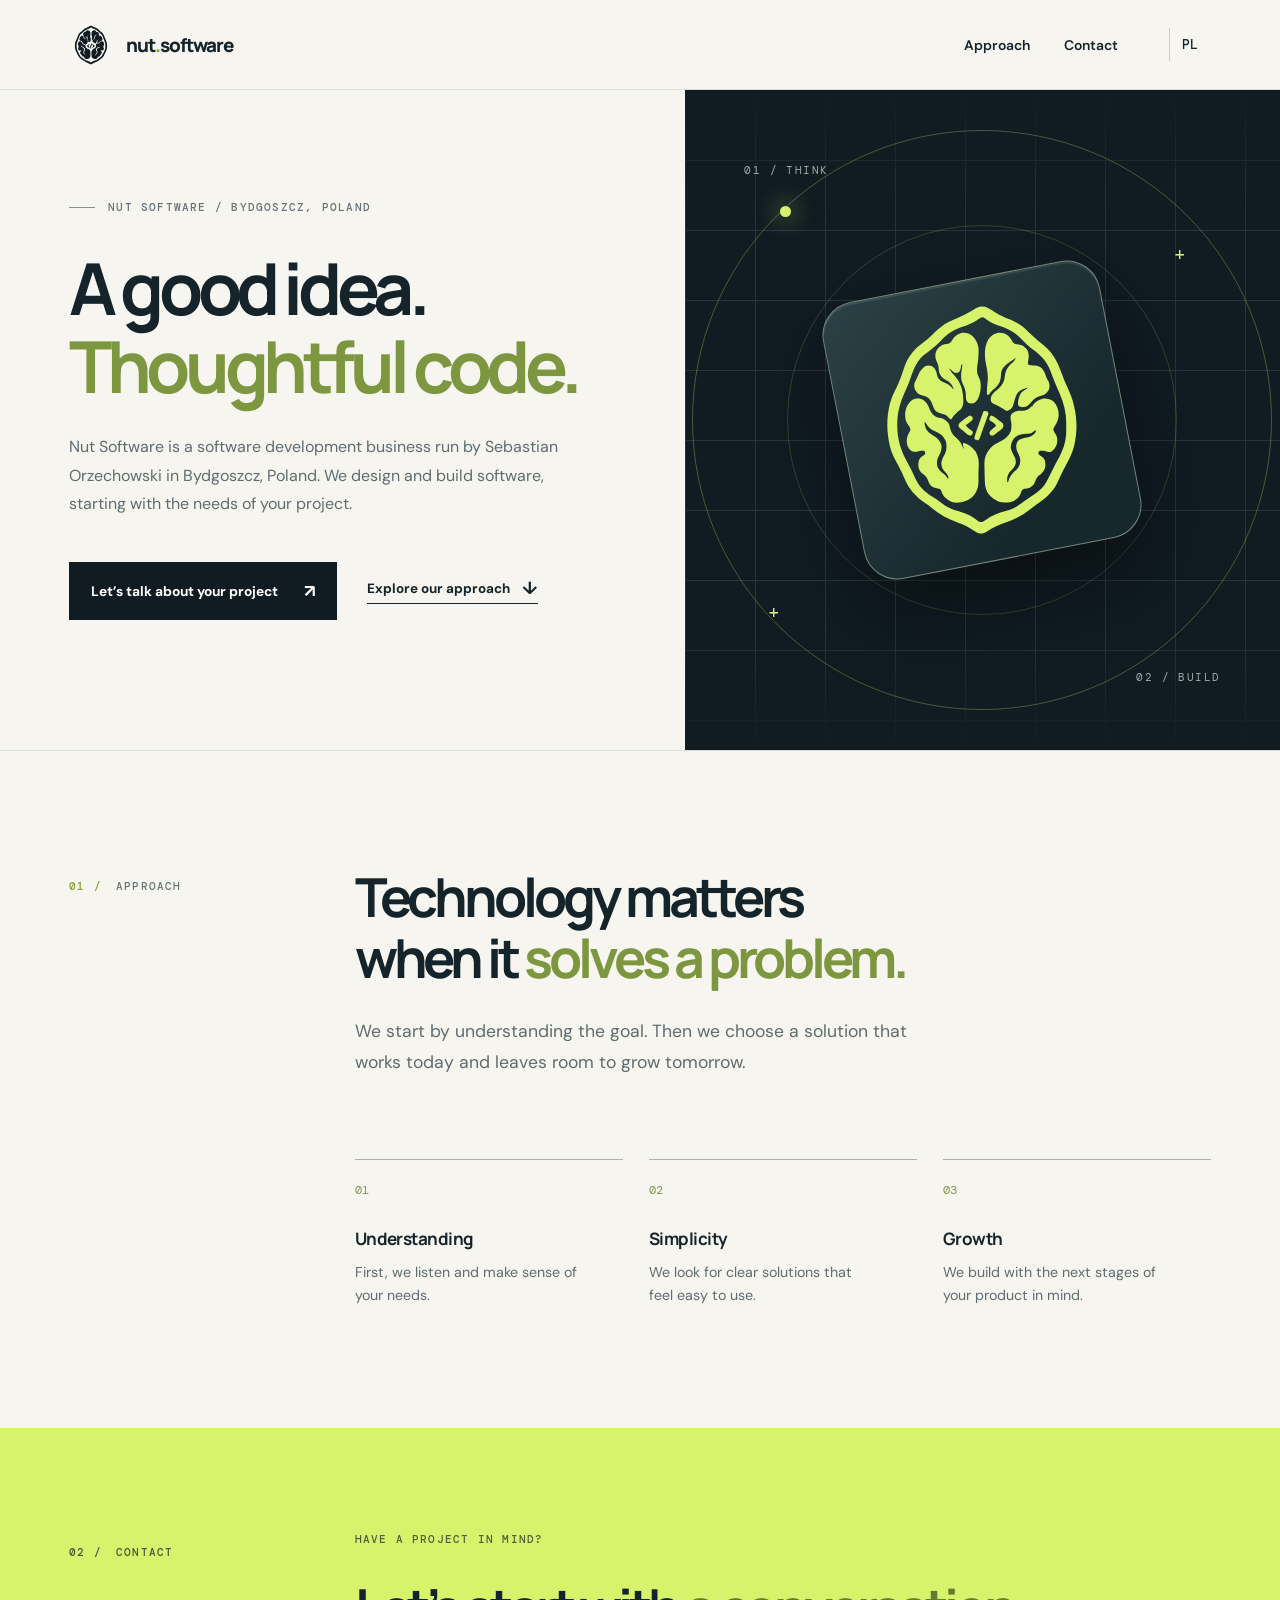
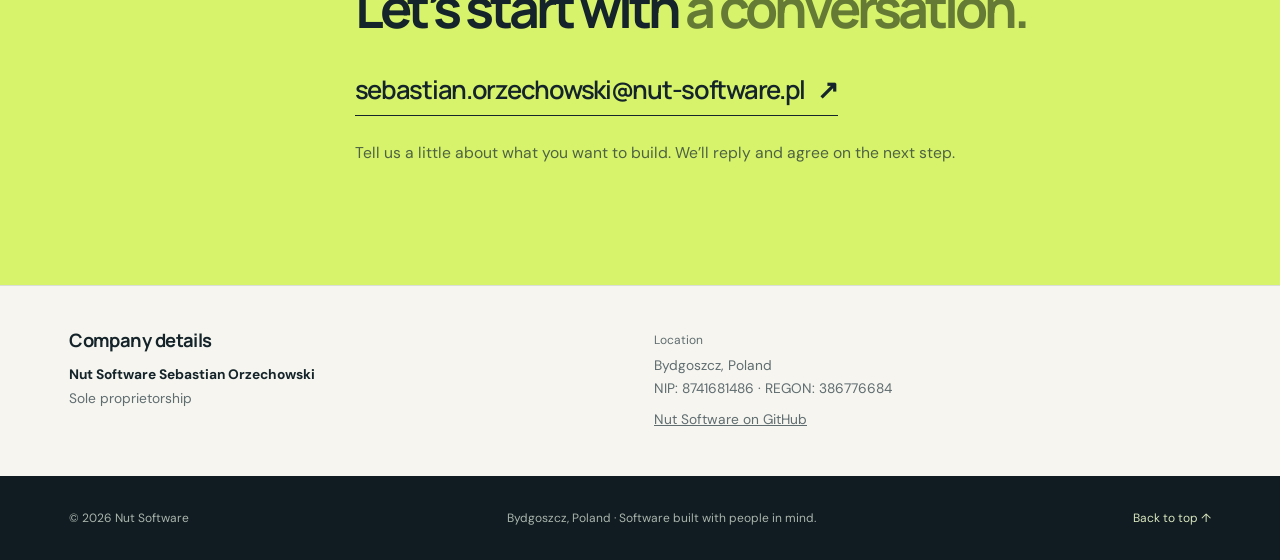
==== en/index.html @ f5c16020 "Add static bilingual pages, company details and search metadata" ====
<!doctype html>
<html lang="en">
  <head>
    <meta charset="utf-8" />
    <meta name="viewport" content="width=device-width, initial-scale=1" />
    <meta name="theme-color" content="#101b22" />
    <meta name="description" content="Nut Software Sebastian Orzechowski — software design and development in Bydgoszcz, Poland. Tell us about your project." />
    <title>Nut Software — software development | Bydgoszcz, Poland</title>
    <link rel="canonical" href="https://nut-software.pl/en/" />
    <link rel="alternate" hreflang="pl" href="https://nut-software.pl/" />
    <link rel="alternate" hreflang="en" href="https://nut-software.pl/en/" />
    <link rel="alternate" hreflang="x-default" href="https://nut-software.pl/" />
    <meta name="robots" content="index, follow, max-image-preview:large" />
    <meta property="og:type" content="website" />
    <meta property="og:site_name" content="Nut Software" />
    <meta property="og:title" content="Nut Software — software development | Bydgoszcz, Poland" />
    <meta property="og:description" content="Nut Software Sebastian Orzechowski — software design and development in Bydgoszcz, Poland. Tell us about your project." />
    <meta property="og:url" content="https://nut-software.pl/en/" />
    <meta property="og:locale" content="en_GB" />
    <meta property="og:locale:alternate" content="pl_PL" />
    <meta property="og:image" content="https://nut-software.pl/assets/brand/social-card.png" />
    <meta property="og:image:width" content="1200" />
    <meta property="og:image:height" content="630" />
    <meta property="og:image:alt" content="Nut Software" />
    <meta name="twitter:card" content="summary_large_image" />
    <meta name="twitter:title" content="Nut Software — software development | Bydgoszcz, Poland" />
    <meta name="twitter:description" content="Nut Software Sebastian Orzechowski — software design and development in Bydgoszcz, Poland. Tell us about your project." />
    <meta name="twitter:image" content="https://nut-software.pl/assets/brand/social-card.png" />
    <meta name="twitter:image:alt" content="Nut Software" />
    <script type="application/ld+json">{"@context": "https://schema.org", "@graph": [{"@type": "Organization", "@id": "https://nut-software.pl/#organization", "name": "Nut Software", "legalName": "Nut Software Sebastian Orzechowski", "url": "https://nut-software.pl/", "logo": "https://nut-software.pl/assets/brand/nut-logo.svg", "email": "sebastian.orzechowski@nut-software.pl", "taxID": "8741681486", "identifier": {"@type": "PropertyValue", "propertyID": "REGON", "value": "386776684"}, "address": {"@type": "PostalAddress", "addressLocality": "Bydgoszcz", "addressCountry": "PL"}, "sameAs": ["https://github.com/Nut-Software"]}, {"@type": "WebSite", "@id": "https://nut-software.pl/#website", "url": "https://nut-software.pl/", "name": "Nut Software", "inLanguage": ["pl", "en"], "publisher": {"@id": "https://nut-software.pl/#organization"}}, {"@type": "WebPage", "@id": "https://nut-software.pl/en/#webpage", "url": "https://nut-software.pl/en/", "name": "Nut Software — software development | Bydgoszcz, Poland", "description": "Nut Software Sebastian Orzechowski — software design and development in Bydgoszcz, Poland. Tell us about your project.", "inLanguage": "en", "isPartOf": {"@id": "https://nut-software.pl/#website"}, "about": {"@id": "https://nut-software.pl/#organization"}}]}</script>
    <link rel="icon" href="/favicon-32.png" type="image/png" sizes="32x32" />
    <link rel="icon" href="/favicon.svg?v=walnut" type="image/svg+xml" sizes="any" />
    <link rel="apple-touch-icon" href="/apple-touch-icon.png" sizes="180x180" />
    <link rel="stylesheet" href="/styles.css?v=ed57955604" />
    <script src="/site.js?v=be3e9a9c58" defer></script>
  </head>
  <body>
    <a class="skip-link" href="#main">Skip to content</a>
    <div class="site-shell">
      <header class="site-header">
        <a class="brand" href="#top" aria-label="Nut Software — home">
          <img class="brand-mark" src="/assets/brand/nut-logo.svg" alt="" width="44" height="44" />
          <span>nut<span class="brand-dot">.</span>software</span>
        </a>
        <div class="header-actions">
          <nav aria-label="Main navigation">
            <a href="#approach">Approach</a>
            <a href="#contact">Contact</a>
          </nav>
          <a class="language-switch" href="/" hreflang="pl" lang="pl" aria-label="Przełącz na polski">PL</a>
        </div>
      </header>

      <main id="main">
        <section class="hero" id="top" aria-labelledby="hero-title">
          <div class="hero-copy">
            <p class="eyebrow"><span class="eyebrow-line"></span><span>NUT SOFTWARE / BYDGOSZCZ, POLAND</span></p>
            <h1 id="hero-title">A good idea.<br /><em>Thoughtful code.</em></h1>
            <p class="hero-description">Nut Software is a software development business run by Sebastian Orzechowski in Bydgoszcz, Poland. We design and build software, starting with the needs of your project.</p>
            <div class="hero-actions">
              <a class="button button-primary" href="mailto:sebastian.orzechowski@nut-software.pl?subject=Nut%20Software%20%E2%80%94%20enquiry">Let’s talk about your project <span aria-hidden="true">↗</span></a>
              <a class="text-link" href="#approach">Explore our approach <span aria-hidden="true">↓</span></a>
            </div>
          </div>
          <div class="hero-art" aria-hidden="true">
            <div class="art-grid"></div>
            <div class="orbit orbit-one"></div>
            <div class="orbit orbit-two"></div>
            <div class="art-core"><img src="/assets/brand/nut-logo-lime.svg" alt="" width="260" height="260" /></div>
            <span class="art-label art-label-top">01 / THINK</span>
            <span class="art-label art-label-bottom">02 / BUILD</span>
            <span class="art-cross art-cross-one">+</span>
            <span class="art-cross art-cross-two">+</span>
          </div>
        </section>

        <section class="intro section" id="approach" aria-labelledby="approach-title">
          <div class="section-index"><span>01 /</span><span>APPROACH</span></div>
          <div class="intro-content">
            <h2 id="approach-title">Technology matters<br />when it <em>solves a problem.</em></h2>
            <p>We start by understanding the goal. Then we choose a solution that works today and leaves room to grow tomorrow.</p>
            <div class="principles">
              <div><span>01</span><h3>Understanding</h3><p>First, we listen and make sense of your needs.</p></div>
              <div><span>02</span><h3>Simplicity</h3><p>We look for clear solutions that feel easy to use.</p></div>
              <div><span>03</span><h3>Growth</h3><p>We build with the next stages of your product in mind.</p></div>
            </div>
          </div>
        </section>

        <section class="contact section" id="contact" aria-labelledby="contact-title">
          <div class="section-index"><span>02 /</span><span>CONTACT</span></div>
          <div class="contact-content">
            <p class="contact-kicker">HAVE A PROJECT IN MIND?</p>
            <h2 id="contact-title">Let’s start with <em>a conversation.</em></h2>
            <a class="contact-email" href="mailto:sebastian.orzechowski@nut-software.pl">sebastian.orzechowski@nut-software.pl <span aria-hidden="true">↗</span></a>
            <p>Tell us a little about what you want to build. We’ll reply and agree on the next step.</p>
          </div>
        </section>
      </main>

      <section class="company-details" aria-labelledby="company-title">
        <div>
          <h2 id="company-title">Company details</h2>
          <p><strong>Nut Software Sebastian Orzechowski</strong><br />Sole proprietorship</p>
        </div>
        <div>
          <p class="company-label">Location</p>
          <address>Bydgoszcz, Poland</address>
          <p>NIP: <span>8741681486</span> · REGON: <span>386776684</span></p>
          <a href="https://github.com/Nut-Software">Nut Software on GitHub</a>
        </div>
      </section>

      <footer class="site-footer">
        <span>© <span id="year">2026</span> Nut Software</span>
        <span>Bydgoszcz, Poland · Software built with people in mind.</span>
        <a href="#top">Back to top ↑</a>
      </footer>
    </div>
  </body>
</html>
---- styles.css ----
@import url('https://fonts.googleapis.com/css2?family=DM+Mono:wght@400;500&family=DM+Sans:wght@400;500;600;700&family=Manrope:wght@400;500;600;700;800&display=swap');

:root {
  color-scheme: light;
  --ink: #15242a;
  --muted: #5f6c70;
  --paper: #f6f5ef;
  --line: #d9ded6;
  --lime: #d6f36b;
  --deep: #101b22;
  --mono: 'DM Mono', monospace;
  --body: 'DM Sans', sans-serif;
  --display: 'Manrope', sans-serif;
}

*, *::before, *::after { box-sizing: border-box; }
html { scroll-behavior: smooth; }
body { margin: 0; color: var(--ink); background: var(--paper); font-family: var(--body); -webkit-font-smoothing: antialiased; }
a { color: inherit; }
button { font: inherit; }
::selection { background: var(--lime); color: var(--deep); }
:focus-visible { outline: 3px solid #83a10b; outline-offset: 4px; }
.skip-link { position: absolute; z-index: 10; top: -4rem; left: 1rem; padding: .7rem 1rem; background: var(--lime); color: var(--deep); }
.skip-link:focus { top: 1rem; }
.site-shell { width: min(100%, 1600px); margin-inline: auto; overflow: hidden; }

.site-header { display: flex; align-items: center; justify-content: space-between; min-height: 90px; padding: 0 clamp(24px, 5.4vw, 86px); border-bottom: 1px solid var(--line); }
.brand { display: inline-flex; align-items: center; gap: 13px; font-family: var(--display); font-size: 1.18rem; font-weight: 800; letter-spacing: -.055em; text-decoration: none; white-space: nowrap; }
.brand-dot { color: #83a10b; }
.brand-mark { display: block; flex: none; width: 44px; height: 44px; }
.header-actions, .header-actions nav { display: flex; align-items: center; }
.header-actions { gap: clamp(20px, 4vw, 58px); }
.header-actions nav { gap: clamp(20px, 2.6vw, 42px); }
.header-actions nav a { font-size: .87rem; font-weight: 600; text-decoration: none; transition: color .2s; }
.header-actions nav a:hover, .site-footer a:hover { color: #698400; }
.language-switch { display: inline-block; min-width: 42px; padding: 8px 0 8px 12px; border: 0; border-left: 1px solid #c9d0c7; background: transparent; color: var(--ink); cursor: pointer; font-family: var(--mono); font-size: .8rem; font-weight: 500; text-decoration: none; }

.hero { display: grid; grid-template-columns: minmax(0, 1.07fr) minmax(0, .93fr); min-height: min(660px, calc(100vh - 90px)); }
.hero-copy { display: flex; flex-direction: column; justify-content: center; align-items: flex-start; padding: 80px clamp(24px, 5.4vw, 86px) 100px; }
.eyebrow, .section-index, .contact-kicker { font-family: var(--mono); font-size: .69rem; font-weight: 500; letter-spacing: .11em; }
.eyebrow { display: flex; align-items: center; gap: 13px; margin: 0 0 36px; color: #667378; }
.eyebrow-line { width: 26px; height: 1px; background: #849096; }
h1, h2, h3, p { margin-top: 0; }
h1, h2 { font-family: var(--display); font-weight: 700; letter-spacing: -.075em; }
h1 { max-width: 850px; margin-bottom: 28px; font-size: clamp(3.4rem, 5.6vw, 6.5rem); line-height: 1.08; }
h1 em, h2 em { color: #7d9740; font-style: normal; }
.hero-description { max-width: 520px; color: var(--muted); font-size: clamp(1rem, 1.2vw, 1.15rem); line-height: 1.78; }
.hero-actions { display: flex; flex-wrap: wrap; align-items: center; gap: 30px; margin-top: 27px; }
.button { display: inline-flex; justify-content: center; align-items: center; gap: 26px; padding: 18px 22px; font-size: .86rem; font-weight: 700; text-decoration: none; transition: transform .2s, background .2s; }
.button:hover { transform: translateY(-3px); }
.button-primary { background: var(--deep); color: #fff; }
.button-primary:hover { background: #304348; }
.button span, .text-link span { font-size: 1.1rem; }
.text-link { display: inline-flex; align-items: center; gap: 12px; border-bottom: 1px solid var(--ink); padding-bottom: 4px; font-size: .84rem; font-weight: 700; text-decoration: none; }
.text-link:hover { color: #698400; border-color: #698400; }

.hero-art { position: relative; min-height: 580px; overflow: hidden; background: var(--deep); }
.art-grid { position: absolute; inset: 0; opacity: .37; background-image: linear-gradient(#536063 1px, transparent 1px), linear-gradient(90deg, #536063 1px, transparent 1px); background-size: 70px 70px; mask-image: linear-gradient(to bottom, transparent, black 19%, black 82%, transparent); }
.orbit { position: absolute; top: 50%; left: 50%; width: min(76vw, 580px); aspect-ratio: 1; border: 1px solid rgba(214,243,107,.29); border-radius: 50%; transform: translate(-50%, -50%); }
.orbit-one::after { content: ''; position: absolute; top: 13%; left: 15%; width: 11px; height: 11px; border-radius: 50%; background: var(--lime); box-shadow: 0 0 24px var(--lime); }
.orbit-two { width: min(52vw, 390px); border-color: rgba(214,243,107,.18); }
.art-core { position: absolute; top: 50%; left: 50%; display: flex; align-items: center; justify-content: center; width: min(37vw, 282px); height: min(37vw, 282px); border: 1px solid #728779; border-radius: 34px; background: linear-gradient(140deg, #2c4145, #17282d 75%); box-shadow: 0 35px 80px rgba(0,0,0,.4), inset 0 2px 1px rgba(255,255,255,.1); color: var(--lime); font-family: var(--mono); font-size: clamp(4rem, 7vw, 6.6rem); font-weight: 500; transform: translate(-50%, -50%) rotate(-11deg); }
.art-core img { display: block; width: 92%; height: 92%; transform: rotate(11deg); }
.art-label { position: absolute; color: #9eaba4; font-family: var(--mono); font-size: .68rem; letter-spacing: .13em; }
.art-label-top { top: 11%; left: 10%; }
.art-label-bottom { bottom: 10%; right: 10%; }
.art-cross { position: absolute; color: var(--lime); font-family: var(--mono); font-size: 1.2rem; font-weight: 400; }
.art-cross-one { top: 23%; right: 16%; }
.art-cross-two { bottom: 19%; left: 14%; }

.section { display: grid; grid-template-columns: minmax(180px, 25%) minmax(0, 1fr); padding: 115px clamp(24px, 5.4vw, 86px) 120px; }
.section-index { display: flex; gap: 14px; padding-top: 13px; color: #697774; }
.section-index span:first-child { color: #879d36; }
.intro { border-top: 1px solid var(--line); }
.intro-content { max-width: 930px; }
h2 { margin-bottom: 27px; font-size: clamp(2.5rem, 4.2vw, 4.8rem); line-height: 1.14; }
.intro-content > p { max-width: 600px; color: var(--muted); font-size: 1.1rem; line-height: 1.8; }
.principles { display: grid; grid-template-columns: repeat(3, 1fr); gap: 26px; margin-top: 80px; }
.principles > div { padding-top: 22px; border-top: 1px solid #aab4a7; }
.principles span { display: block; margin-bottom: 29px; color: #829850; font-family: var(--mono); font-size: .75rem; }
.principles h3 { margin-bottom: 11px; font-family: var(--display); font-size: 1.07rem; letter-spacing: -.03em; }
.principles p { max-width: 230px; margin-bottom: 0; color: var(--muted); font-size: .89rem; line-height: 1.65; }

.contact { background: var(--lime); padding-top: 104px; padding-bottom: 120px; }
.contact .section-index, .contact .section-index span:first-child { color: #46563a; }
.contact-kicker { margin-bottom: 31px; color: #506239; }
.contact h2 { margin-bottom: 34px; }
.contact h2 em { color: #647a35; }
.contact-email { display: inline-flex; align-items: baseline; gap: 12px; max-width: 100%; padding-bottom: 8px; border-bottom: 1px solid var(--ink); font-family: var(--display); font-size: clamp(1.1rem, 2vw, 1.8rem); font-weight: 600; letter-spacing: -.05em; overflow-wrap: anywhere; text-decoration: none; }
.contact-email:hover { color: #556a31; border-color: #556a31; }
.contact-email span { flex: none; }
.contact-content > p:last-child { margin: 24px 0 0; color: #4f6343; font-size: .98rem; line-height: 1.6; }

.site-footer { display: flex; justify-content: space-between; gap: 20px; padding: 34px clamp(24px, 5.4vw, 86px); background: var(--deep); color: #aab5ac; font-size: .75rem; }
.site-footer a { color: #d8e6bd; text-decoration: none; }

.company-details { display: grid; grid-template-columns: 1fr 1fr; gap: 28px; padding: 44px clamp(24px, 5.4vw, 86px); border-top: 1px solid var(--line); color: var(--muted); font-size: .86rem; line-height: 1.7; }
.company-details h2 { margin-bottom: 12px; font-size: 1.15rem; letter-spacing: -.03em; color: var(--ink); }
.company-details p { margin-bottom: 8px; }
.company-details strong { color: var(--ink); }
.company-details address { font-style: normal; }
.company-details .company-label { font-size: .75rem; margin-bottom: 3px; }

@media (max-width: 950px) {
  .hero { grid-template-columns: 1fr; }
  .hero-copy { min-height: 570px; padding-top: 90px; padding-bottom: 90px; }
  .hero-art { min-height: 420px; }
  .art-core { width: 225px; height: 225px; font-size: 5.5rem; }
  .orbit-one { width: 500px; }
  .orbit-two { width: 360px; }
  .section { grid-template-columns: 1fr; gap: 40px; }
}

@media (max-width: 600px) {
  .site-header { min-height: 74px; }
  .brand { font-size: 1.06rem; }
  .brand-mark { width: 38px; height: 38px; }
  .header-actions { gap: 12px; }
  .header-actions nav { display: none; }
  .hero-copy { min-height: 540px; padding-top: 65px; padding-bottom: 72px; }
  .eyebrow { margin-bottom: 30px; }
  h1 { font-size: clamp(3rem, 11vw, 4.6rem); }
  .hero-actions { gap: 25px; }
  .hero-art { min-height: 350px; }
  .art-grid { background-size: 55px 55px; }
  .art-core { width: 190px; height: 190px; border-radius: 25px; font-size: 4.8rem; }
  .orbit-one { width: 390px; }
  .orbit-two { width: 290px; }
  .section { padding-top: 75px; padding-bottom: 84px; }
  .principles { grid-template-columns: 1fr; gap: 30px; margin-top: 54px; }
  .principles span { margin-bottom: 15px; }
  .principles p { max-width: none; }
  .contact-email { font-size: 1rem; }
  .site-footer { flex-direction: column; gap: 13px; }
  .company-details { grid-template-columns: 1fr; gap: 18px; }
}

@media (prefers-reduced-motion: reduce) {
  html { scroll-behavior: auto; }
  *, *::before, *::after { transition-duration: .01ms !important; animation-duration: .01ms !important; }
}
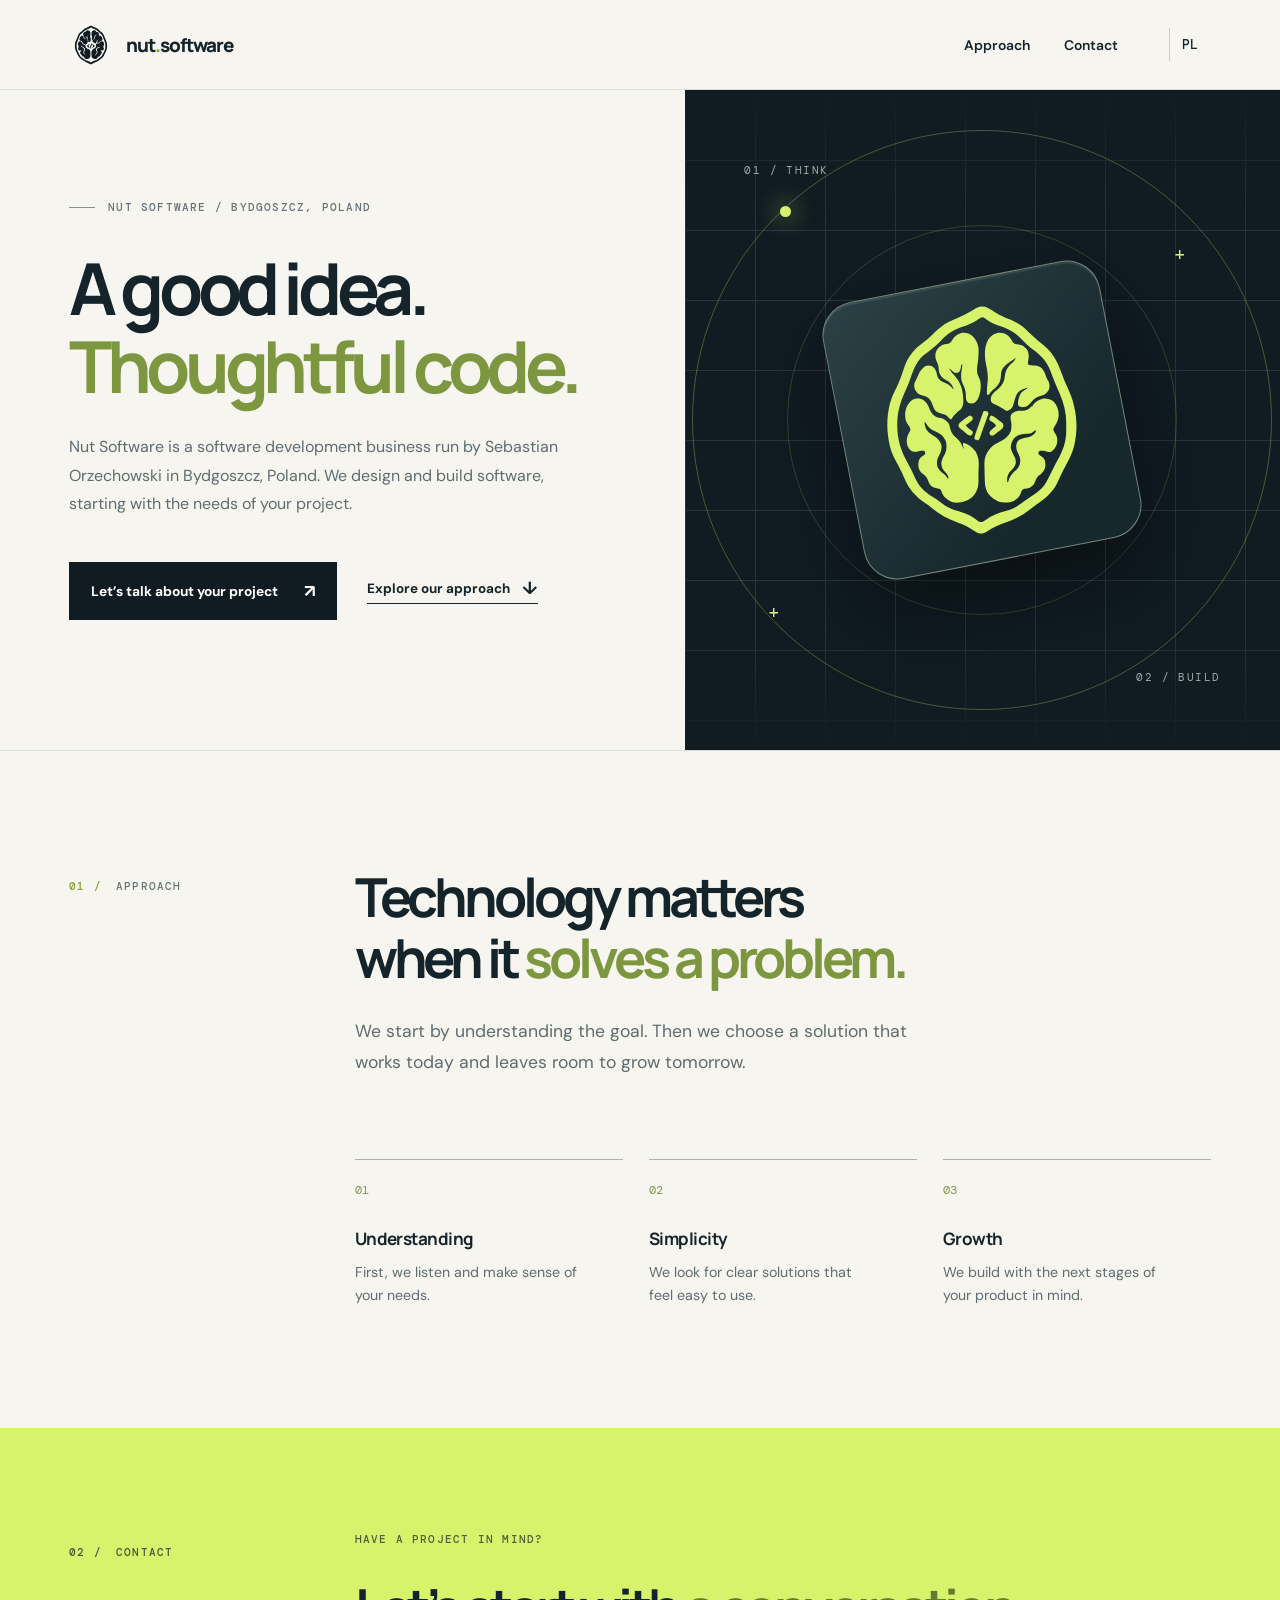
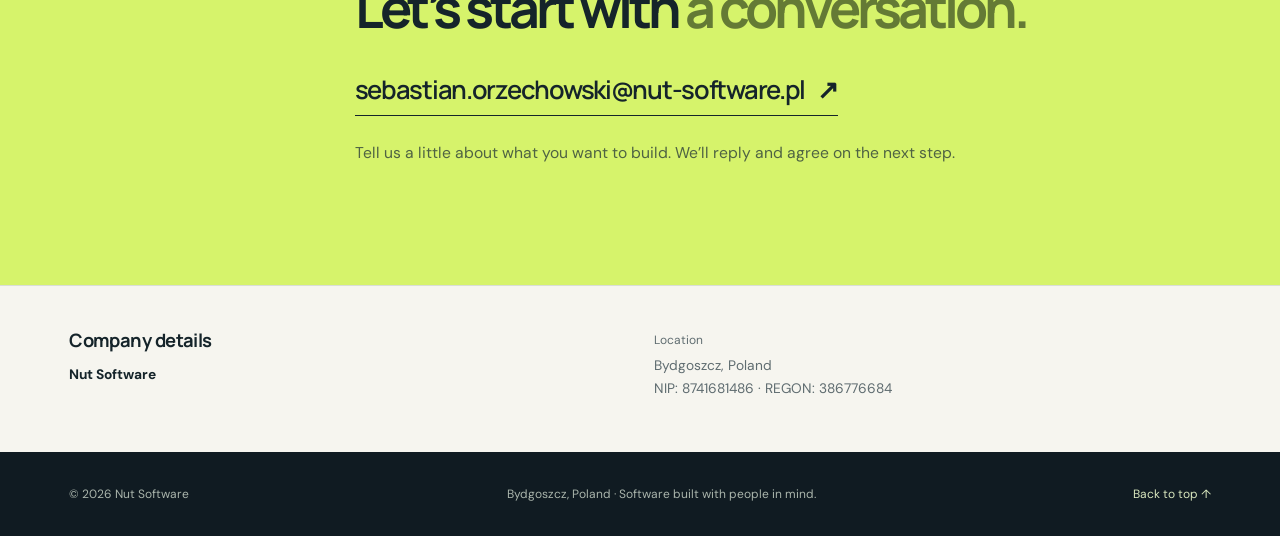
==== commit 0ee43c5a: "Simplify company details in both languages" ====
--- a/en/index.html
+++ b/en/index.html
@@ -101,13 +101,12 @@
       <section class="company-details" aria-labelledby="company-title">
         <div>
           <h2 id="company-title">Company details</h2>
-          <p><strong>Nut Software Sebastian Orzechowski</strong><br />Sole proprietorship</p>
+          <p><strong>Nut Software</strong></p>
         </div>
         <div>
           <p class="company-label">Location</p>
           <address>Bydgoszcz, Poland</address>
           <p>NIP: <span>8741681486</span> · REGON: <span>386776684</span></p>
-          <a href="https://github.com/Nut-Software">Nut Software on GitHub</a>
         </div>
       </section>
 
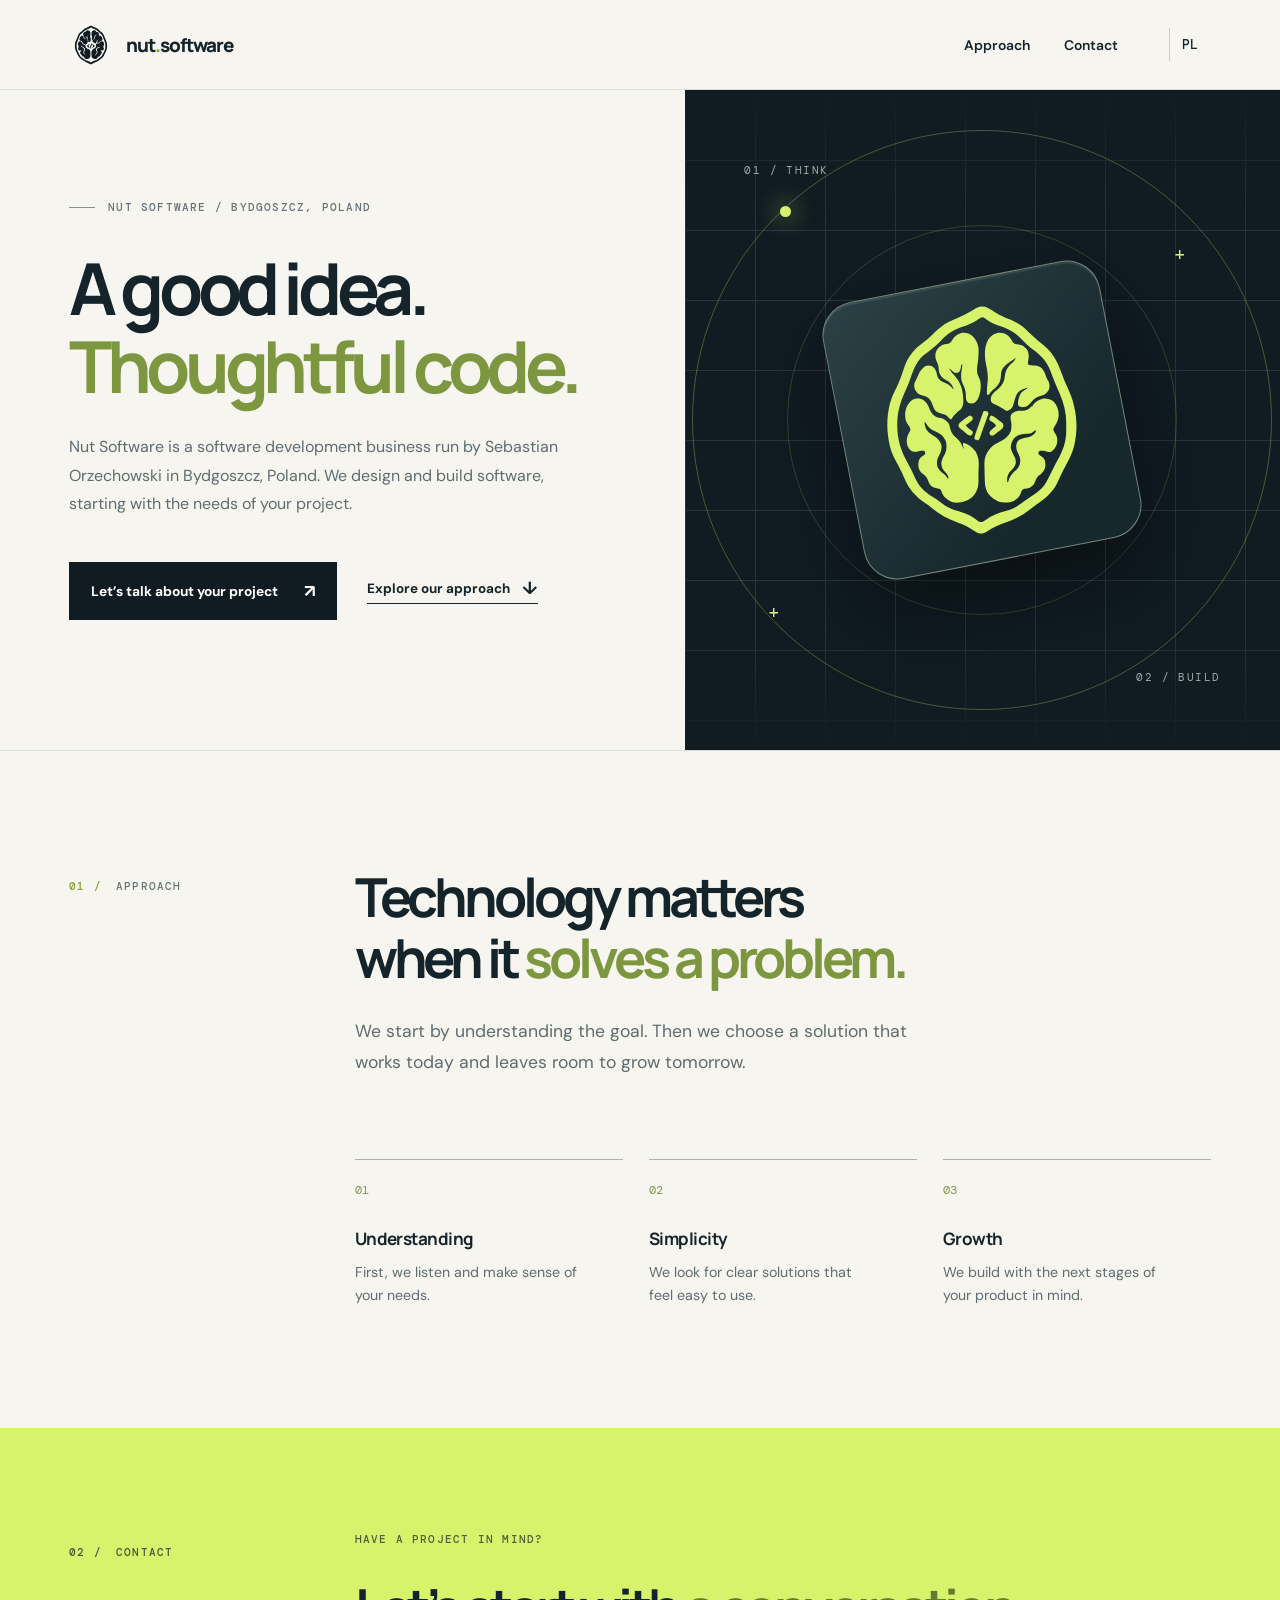
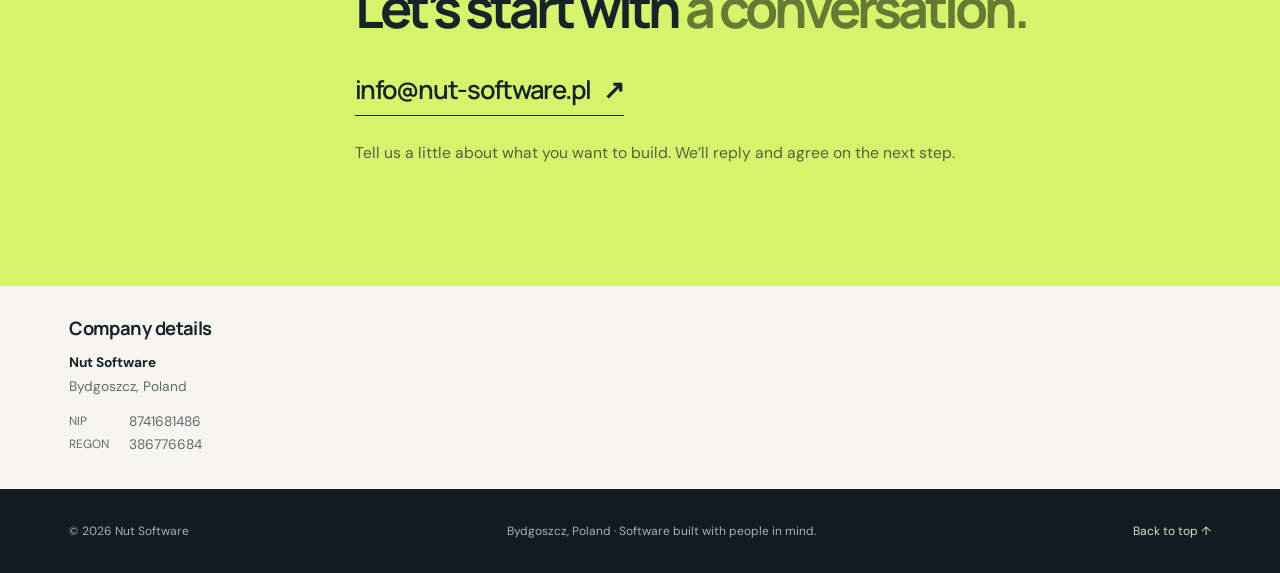
==== commit d6e7e2c9: "Compact company details and use info contact email" ====
--- a/en/index.html
+++ b/en/index.html
@@ -27,11 +27,11 @@
     <meta name="twitter:description" content="Nut Software Sebastian Orzechowski — software design and development in Bydgoszcz, Poland. Tell us about your project." />
     <meta name="twitter:image" content="https://nut-software.pl/assets/brand/social-card.png" />
     <meta name="twitter:image:alt" content="Nut Software" />
-    <script type="application/ld+json">{"@context": "https://schema.org", "@graph": [{"@type": "Organization", "@id": "https://nut-software.pl/#organization", "name": "Nut Software", "legalName": "Nut Software Sebastian Orzechowski", "url": "https://nut-software.pl/", "logo": "https://nut-software.pl/assets/brand/nut-logo.svg", "email": "sebastian.orzechowski@nut-software.pl", "taxID": "8741681486", "identifier": {"@type": "PropertyValue", "propertyID": "REGON", "value": "386776684"}, "address": {"@type": "PostalAddress", "addressLocality": "Bydgoszcz", "addressCountry": "PL"}, "sameAs": ["https://github.com/Nut-Software"]}, {"@type": "WebSite", "@id": "https://nut-software.pl/#website", "url": "https://nut-software.pl/", "name": "Nut Software", "inLanguage": ["pl", "en"], "publisher": {"@id": "https://nut-software.pl/#organization"}}, {"@type": "WebPage", "@id": "https://nut-software.pl/en/#webpage", "url": "https://nut-software.pl/en/", "name": "Nut Software — software development | Bydgoszcz, Poland", "description": "Nut Software Sebastian Orzechowski — software design and development in Bydgoszcz, Poland. Tell us about your project.", "inLanguage": "en", "isPartOf": {"@id": "https://nut-software.pl/#website"}, "about": {"@id": "https://nut-software.pl/#organization"}}]}</script>
+    <script type="application/ld+json">{"@context": "https://schema.org", "@graph": [{"@type": "Organization", "@id": "https://nut-software.pl/#organization", "name": "Nut Software", "legalName": "Nut Software Sebastian Orzechowski", "url": "https://nut-software.pl/", "logo": "https://nut-software.pl/assets/brand/nut-logo.svg", "email": "info@nut-software.pl", "taxID": "8741681486", "identifier": {"@type": "PropertyValue", "propertyID": "REGON", "value": "386776684"}, "address": {"@type": "PostalAddress", "addressLocality": "Bydgoszcz", "addressCountry": "PL"}, "sameAs": ["https://github.com/Nut-Software"]}, {"@type": "WebSite", "@id": "https://nut-software.pl/#website", "url": "https://nut-software.pl/", "name": "Nut Software", "inLanguage": ["pl", "en"], "publisher": {"@id": "https://nut-software.pl/#organization"}}, {"@type": "WebPage", "@id": "https://nut-software.pl/en/#webpage", "url": "https://nut-software.pl/en/", "name": "Nut Software — software development | Bydgoszcz, Poland", "description": "Nut Software Sebastian Orzechowski — software design and development in Bydgoszcz, Poland. Tell us about your project.", "inLanguage": "en", "isPartOf": {"@id": "https://nut-software.pl/#website"}, "about": {"@id": "https://nut-software.pl/#organization"}}]}</script>
     <link rel="icon" href="/favicon-32.png" type="image/png" sizes="32x32" />
     <link rel="icon" href="/favicon.svg?v=walnut" type="image/svg+xml" sizes="any" />
     <link rel="apple-touch-icon" href="/apple-touch-icon.png" sizes="180x180" />
-    <link rel="stylesheet" href="/styles.css?v=ed57955604" />
+    <link rel="stylesheet" href="/styles.css?v=731daba3ef" />
     <script src="/site.js?v=be3e9a9c58" defer></script>
   </head>
   <body>
@@ -58,7 +58,7 @@
             <h1 id="hero-title">A good idea.<br /><em>Thoughtful code.</em></h1>
             <p class="hero-description">Nut Software is a software development business run by Sebastian Orzechowski in Bydgoszcz, Poland. We design and build software, starting with the needs of your project.</p>
             <div class="hero-actions">
-              <a class="button button-primary" href="mailto:sebastian.orzechowski@nut-software.pl?subject=Nut%20Software%20%E2%80%94%20enquiry">Let’s talk about your project <span aria-hidden="true">↗</span></a>
+              <a class="button button-primary" href="mailto:info@nut-software.pl?subject=Nut%20Software%20%E2%80%94%20enquiry">Let’s talk about your project <span aria-hidden="true">↗</span></a>
               <a class="text-link" href="#approach">Explore our approach <span aria-hidden="true">↓</span></a>
             </div>
           </div>
@@ -92,22 +92,20 @@
           <div class="contact-content">
             <p class="contact-kicker">HAVE A PROJECT IN MIND?</p>
             <h2 id="contact-title">Let’s start with <em>a conversation.</em></h2>
-            <a class="contact-email" href="mailto:sebastian.orzechowski@nut-software.pl">sebastian.orzechowski@nut-software.pl <span aria-hidden="true">↗</span></a>
+            <a class="contact-email" href="mailto:info@nut-software.pl">info@nut-software.pl <span aria-hidden="true">↗</span></a>
             <p>Tell us a little about what you want to build. We’ll reply and agree on the next step.</p>
           </div>
         </section>
       </main>
 
       <section class="company-details" aria-labelledby="company-title">
-        <div>
-          <h2 id="company-title">Company details</h2>
-          <p><strong>Nut Software</strong></p>
-        </div>
-        <div>
-          <p class="company-label">Location</p>
-          <address>Bydgoszcz, Poland</address>
-          <p>NIP: <span>8741681486</span> · REGON: <span>386776684</span></p>
-        </div>
+        <h2 id="company-title">Company details</h2>
+        <p class="company-name">Nut Software</p>
+        <address>Bydgoszcz, Poland</address>
+        <dl class="company-identifiers">
+          <div><dt>NIP</dt><dd>8741681486</dd></div>
+          <div><dt>REGON</dt><dd>386776684</dd></div>
+        </dl>
       </section>
 
       <footer class="site-footer">
--- a/styles.css
+++ b/styles.css
@@ -94,12 +94,14 @@
 .site-footer { display: flex; justify-content: space-between; gap: 20px; padding: 34px clamp(24px, 5.4vw, 86px); background: var(--deep); color: #aab5ac; font-size: .75rem; }
 .site-footer a { color: #d8e6bd; text-decoration: none; }
 
-.company-details { display: grid; grid-template-columns: 1fr 1fr; gap: 28px; padding: 44px clamp(24px, 5.4vw, 86px); border-top: 1px solid var(--line); color: var(--muted); font-size: .86rem; line-height: 1.7; }
+.company-details { padding: 32px clamp(24px, 5.4vw, 86px); border-top: 1px solid var(--line); color: var(--muted); font-size: .86rem; line-height: 1.7; }
 .company-details h2 { margin-bottom: 12px; font-size: 1.15rem; letter-spacing: -.03em; color: var(--ink); }
-.company-details p { margin-bottom: 8px; }
-.company-details strong { color: var(--ink); }
+.company-details .company-name { margin: 0; color: var(--ink); font-weight: 700; }
 .company-details address { font-style: normal; }
-.company-details .company-label { font-size: .75rem; margin-bottom: 3px; }
+.company-identifiers { margin: 12px 0 0; }
+.company-identifiers > div { display: flex; gap: 12px; }
+.company-identifiers dt { width: 4em; flex-shrink: 0; font-size: .75rem; line-height: 1.95; }
+.company-identifiers dd { margin: 0; font-variant-numeric: tabular-nums; }
 
 @media (max-width: 950px) {
   .hero { grid-template-columns: 1fr; }
@@ -132,7 +134,6 @@
   .principles p { max-width: none; }
   .contact-email { font-size: 1rem; }
   .site-footer { flex-direction: column; gap: 13px; }
-  .company-details { grid-template-columns: 1fr; gap: 18px; }
 }
 
 @media (prefers-reduced-motion: reduce) {
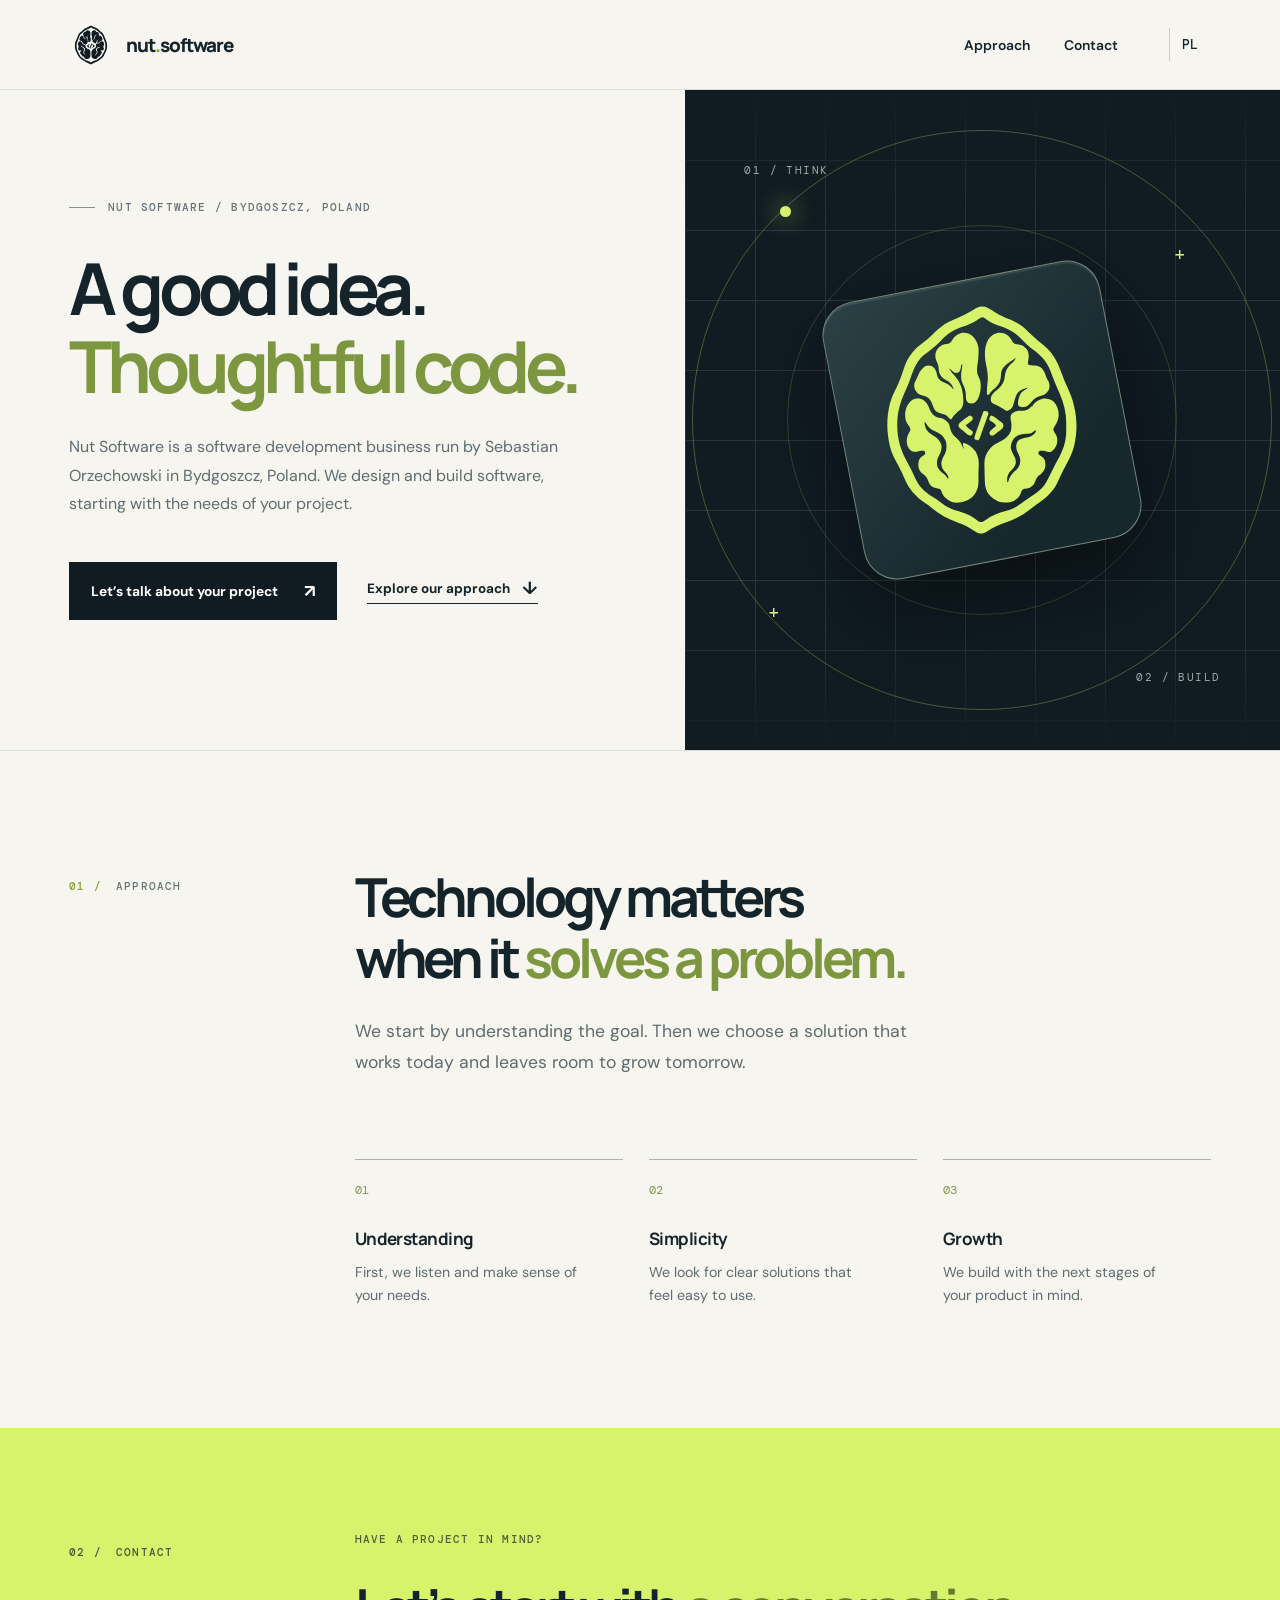
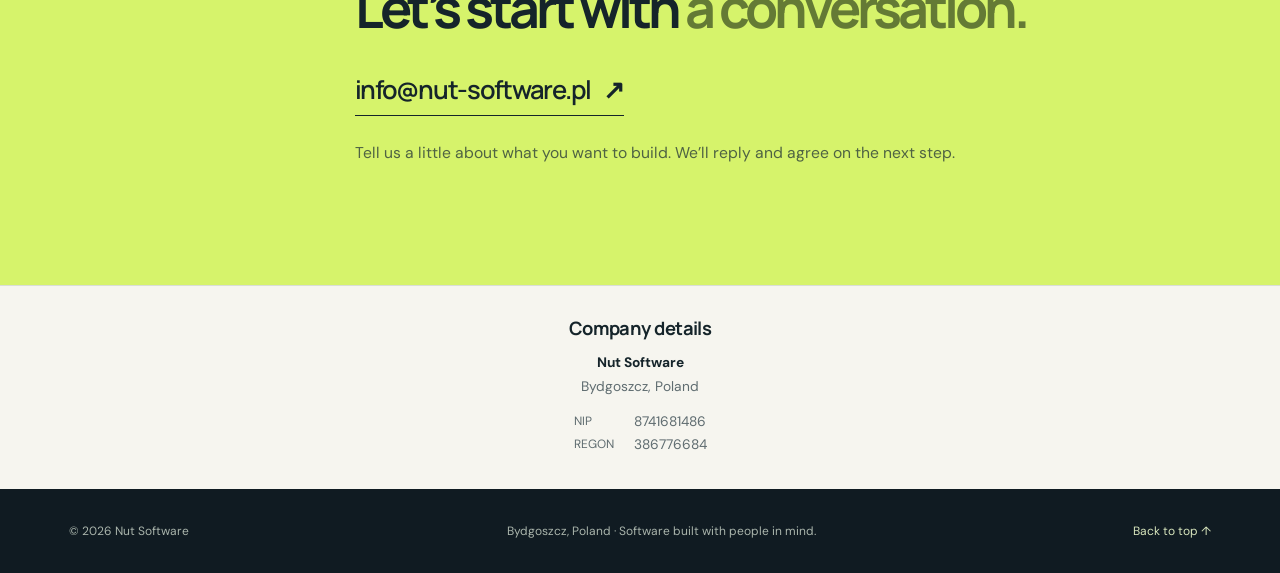
==== commit 1212c82f: "Center company details below contact section" ====
--- a/en/index.html
+++ b/en/index.html
@@ -31,7 +31,7 @@
     <link rel="icon" href="/favicon-32.png" type="image/png" sizes="32x32" />
     <link rel="icon" href="/favicon.svg?v=walnut" type="image/svg+xml" sizes="any" />
     <link rel="apple-touch-icon" href="/apple-touch-icon.png" sizes="180x180" />
-    <link rel="stylesheet" href="/styles.css?v=731daba3ef" />
+    <link rel="stylesheet" href="/styles.css?v=c227ac51cb" />
     <script src="/site.js?v=be3e9a9c58" defer></script>
   </head>
   <body>
--- a/styles.css
+++ b/styles.css
@@ -94,11 +94,11 @@
 .site-footer { display: flex; justify-content: space-between; gap: 20px; padding: 34px clamp(24px, 5.4vw, 86px); background: var(--deep); color: #aab5ac; font-size: .75rem; }
 .site-footer a { color: #d8e6bd; text-decoration: none; }
 
-.company-details { padding: 32px clamp(24px, 5.4vw, 86px); border-top: 1px solid var(--line); color: var(--muted); font-size: .86rem; line-height: 1.7; }
+.company-details { padding: 32px clamp(24px, 5.4vw, 86px); border-top: 1px solid var(--line); color: var(--muted); font-size: .86rem; line-height: 1.7; text-align: center; }
 .company-details h2 { margin-bottom: 12px; font-size: 1.15rem; letter-spacing: -.03em; color: var(--ink); }
 .company-details .company-name { margin: 0; color: var(--ink); font-weight: 700; }
 .company-details address { font-style: normal; }
-.company-identifiers { margin: 12px 0 0; }
+.company-identifiers { width: fit-content; margin: 12px auto 0; text-align: left; }
 .company-identifiers > div { display: flex; gap: 12px; }
 .company-identifiers dt { width: 4em; flex-shrink: 0; font-size: .75rem; line-height: 1.95; }
 .company-identifiers dd { margin: 0; font-variant-numeric: tabular-nums; }
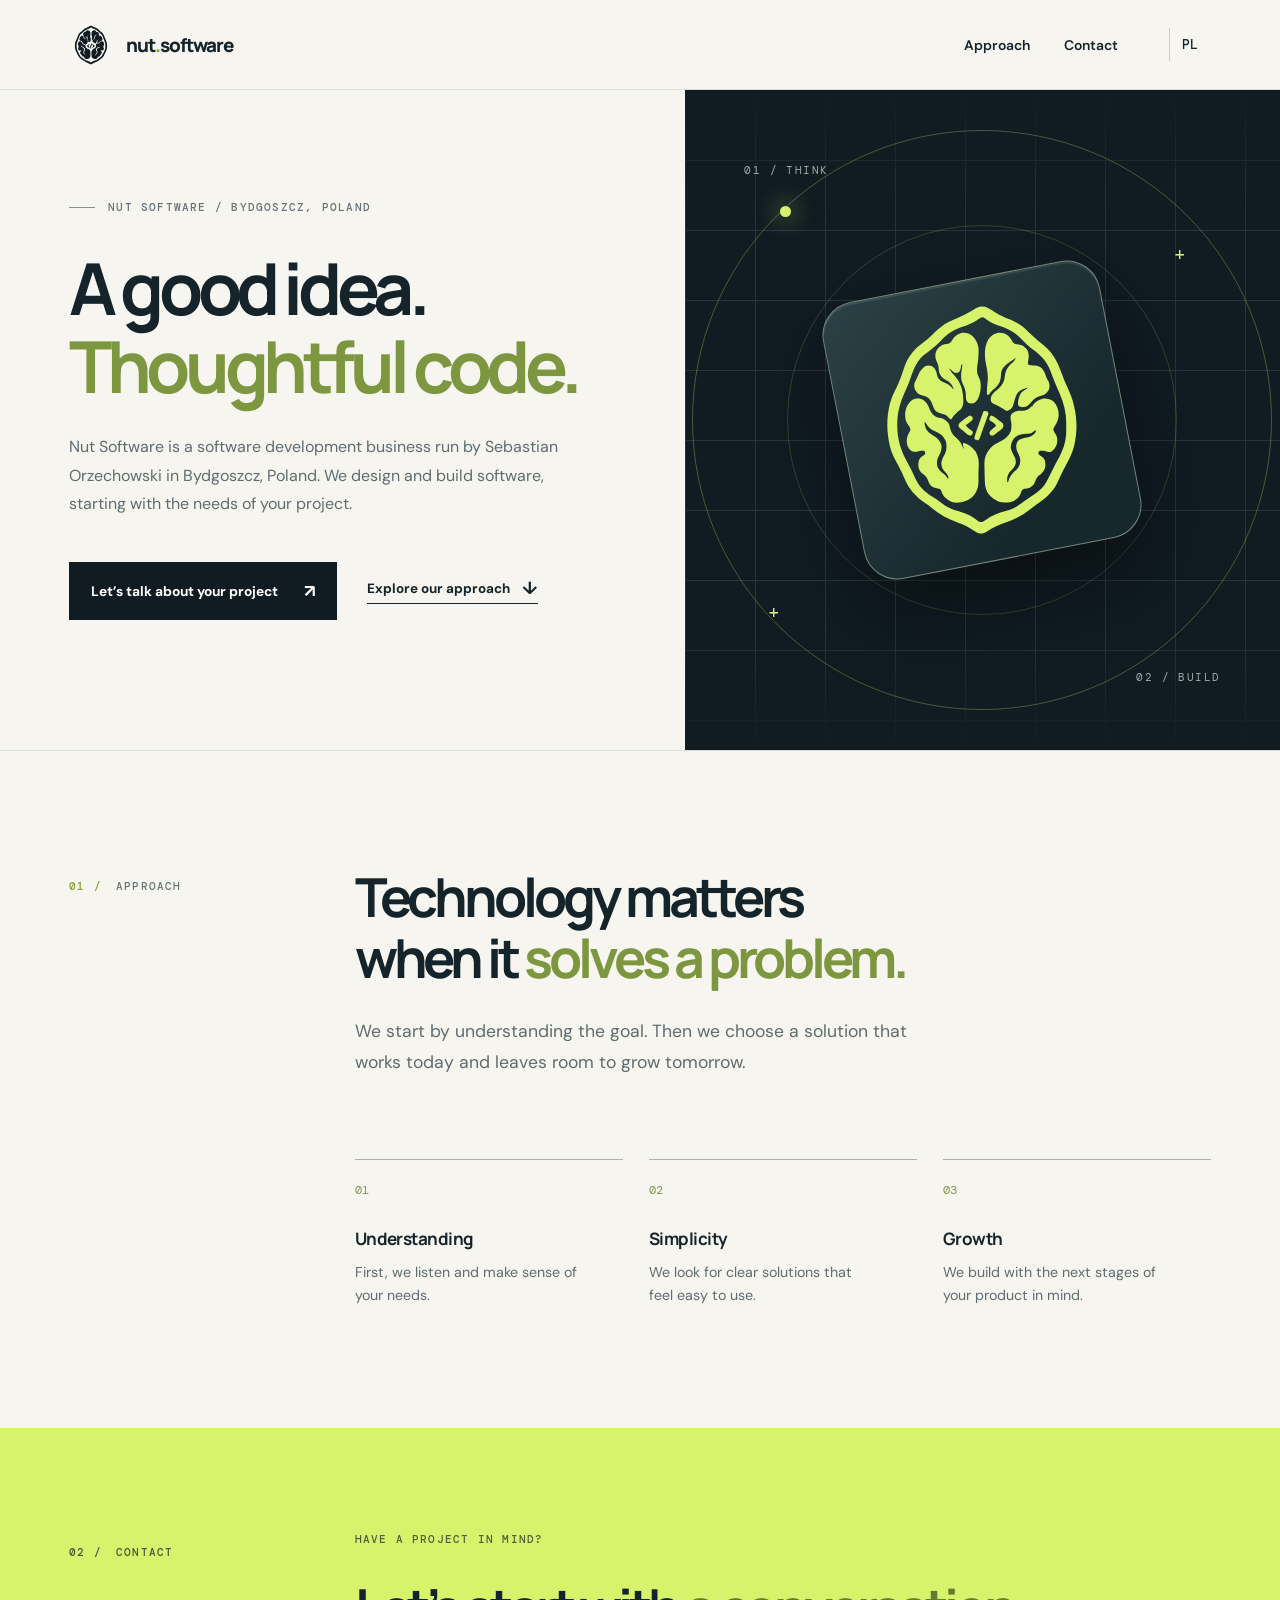
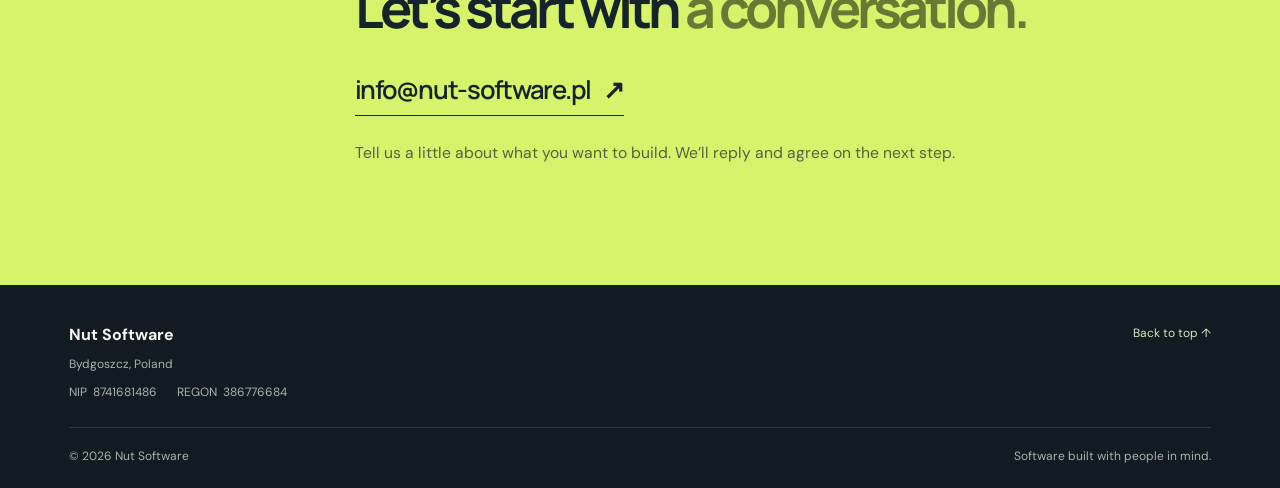
==== commit 4b9c7188: "Integrate company information into compact site footer" ====
--- a/en/index.html
+++ b/en/index.html
@@ -31,7 +31,7 @@
     <link rel="icon" href="/favicon-32.png" type="image/png" sizes="32x32" />
     <link rel="icon" href="/favicon.svg?v=walnut" type="image/svg+xml" sizes="any" />
     <link rel="apple-touch-icon" href="/apple-touch-icon.png" sizes="180x180" />
-    <link rel="stylesheet" href="/styles.css?v=c227ac51cb" />
+    <link rel="stylesheet" href="/styles.css?v=19ebff8686" />
     <script src="/site.js?v=be3e9a9c58" defer></script>
   </head>
   <body>
@@ -98,20 +98,22 @@
         </section>
       </main>
 
-      <section class="company-details" aria-labelledby="company-title">
-        <h2 id="company-title">Company details</h2>
-        <p class="company-name">Nut Software</p>
-        <address>Bydgoszcz, Poland</address>
-        <dl class="company-identifiers">
-          <div><dt>NIP</dt><dd>8741681486</dd></div>
-          <div><dt>REGON</dt><dd>386776684</dd></div>
-        </dl>
-      </section>
-
       <footer class="site-footer">
-        <span>© <span id="year">2026</span> Nut Software</span>
-        <span>Bydgoszcz, Poland · Software built with people in mind.</span>
-        <a href="#top">Back to top ↑</a>
+        <div class="footer-main">
+          <section class="company-details" aria-label="Company details">
+            <p class="company-name">Nut Software</p>
+            <address>Bydgoszcz, Poland</address>
+            <dl class="company-identifiers">
+              <div><dt>NIP</dt><dd>8741681486</dd></div>
+              <div><dt>REGON</dt><dd>386776684</dd></div>
+            </dl>
+          </section>
+          <a class="footer-back" href="#top">Back to top ↑</a>
+        </div>
+        <div class="footer-bottom">
+          <span>© <span id="year">2026</span> Nut Software</span>
+          <span>Software built with people in mind.</span>
+        </div>
       </footer>
     </div>
   </body>
--- a/styles.css
+++ b/styles.css
@@ -91,17 +91,18 @@
 .contact-email span { flex: none; }
 .contact-content > p:last-child { margin: 24px 0 0; color: #4f6343; font-size: .98rem; line-height: 1.6; }
 
-.site-footer { display: flex; justify-content: space-between; gap: 20px; padding: 34px clamp(24px, 5.4vw, 86px); background: var(--deep); color: #aab5ac; font-size: .75rem; }
+.site-footer { padding: 36px clamp(24px, 5.4vw, 86px) 24px; background: var(--deep); color: #aab5ac; font-size: .75rem; }
 .site-footer a { color: #d8e6bd; text-decoration: none; }
-
-.company-details { padding: 32px clamp(24px, 5.4vw, 86px); border-top: 1px solid var(--line); color: var(--muted); font-size: .86rem; line-height: 1.7; text-align: center; }
-.company-details h2 { margin-bottom: 12px; font-size: 1.15rem; letter-spacing: -.03em; color: var(--ink); }
-.company-details .company-name { margin: 0; color: var(--ink); font-weight: 700; }
+.site-footer a:hover { text-decoration: underline; text-underline-offset: 4px; }
+.footer-main { display: flex; justify-content: space-between; align-items: flex-start; gap: 24px; }
+.footer-back { padding: 4px 0; white-space: nowrap; }
+.company-details { line-height: 1.8; }
+.company-details .company-name { margin: 0 0 4px; color: #f5f5ef; font-size: 1rem; font-weight: 700; }
 .company-details address { font-style: normal; }
-.company-identifiers { width: fit-content; margin: 12px auto 0; text-align: left; }
-.company-identifiers > div { display: flex; gap: 12px; }
-.company-identifiers dt { width: 4em; flex-shrink: 0; font-size: .75rem; line-height: 1.95; }
+.company-identifiers { display: flex; flex-wrap: wrap; column-gap: 20px; row-gap: 2px; margin: 6px 0 0; }
+.company-identifiers > div { display: flex; gap: 6px; }
 .company-identifiers dd { margin: 0; font-variant-numeric: tabular-nums; }
+.footer-bottom { display: flex; justify-content: space-between; flex-wrap: wrap; gap: 8px 24px; margin-top: 24px; padding-top: 20px; border-top: 1px solid #ffffff20; }
 
 @media (max-width: 950px) {
   .hero { grid-template-columns: 1fr; }
@@ -133,7 +134,8 @@
   .principles span { margin-bottom: 15px; }
   .principles p { max-width: none; }
   .contact-email { font-size: 1rem; }
-  .site-footer { flex-direction: column; gap: 13px; }
+  .footer-main { flex-direction: column; gap: 16px; }
+  .footer-bottom { flex-direction: column; }
 }
 
 @media (prefers-reduced-motion: reduce) {
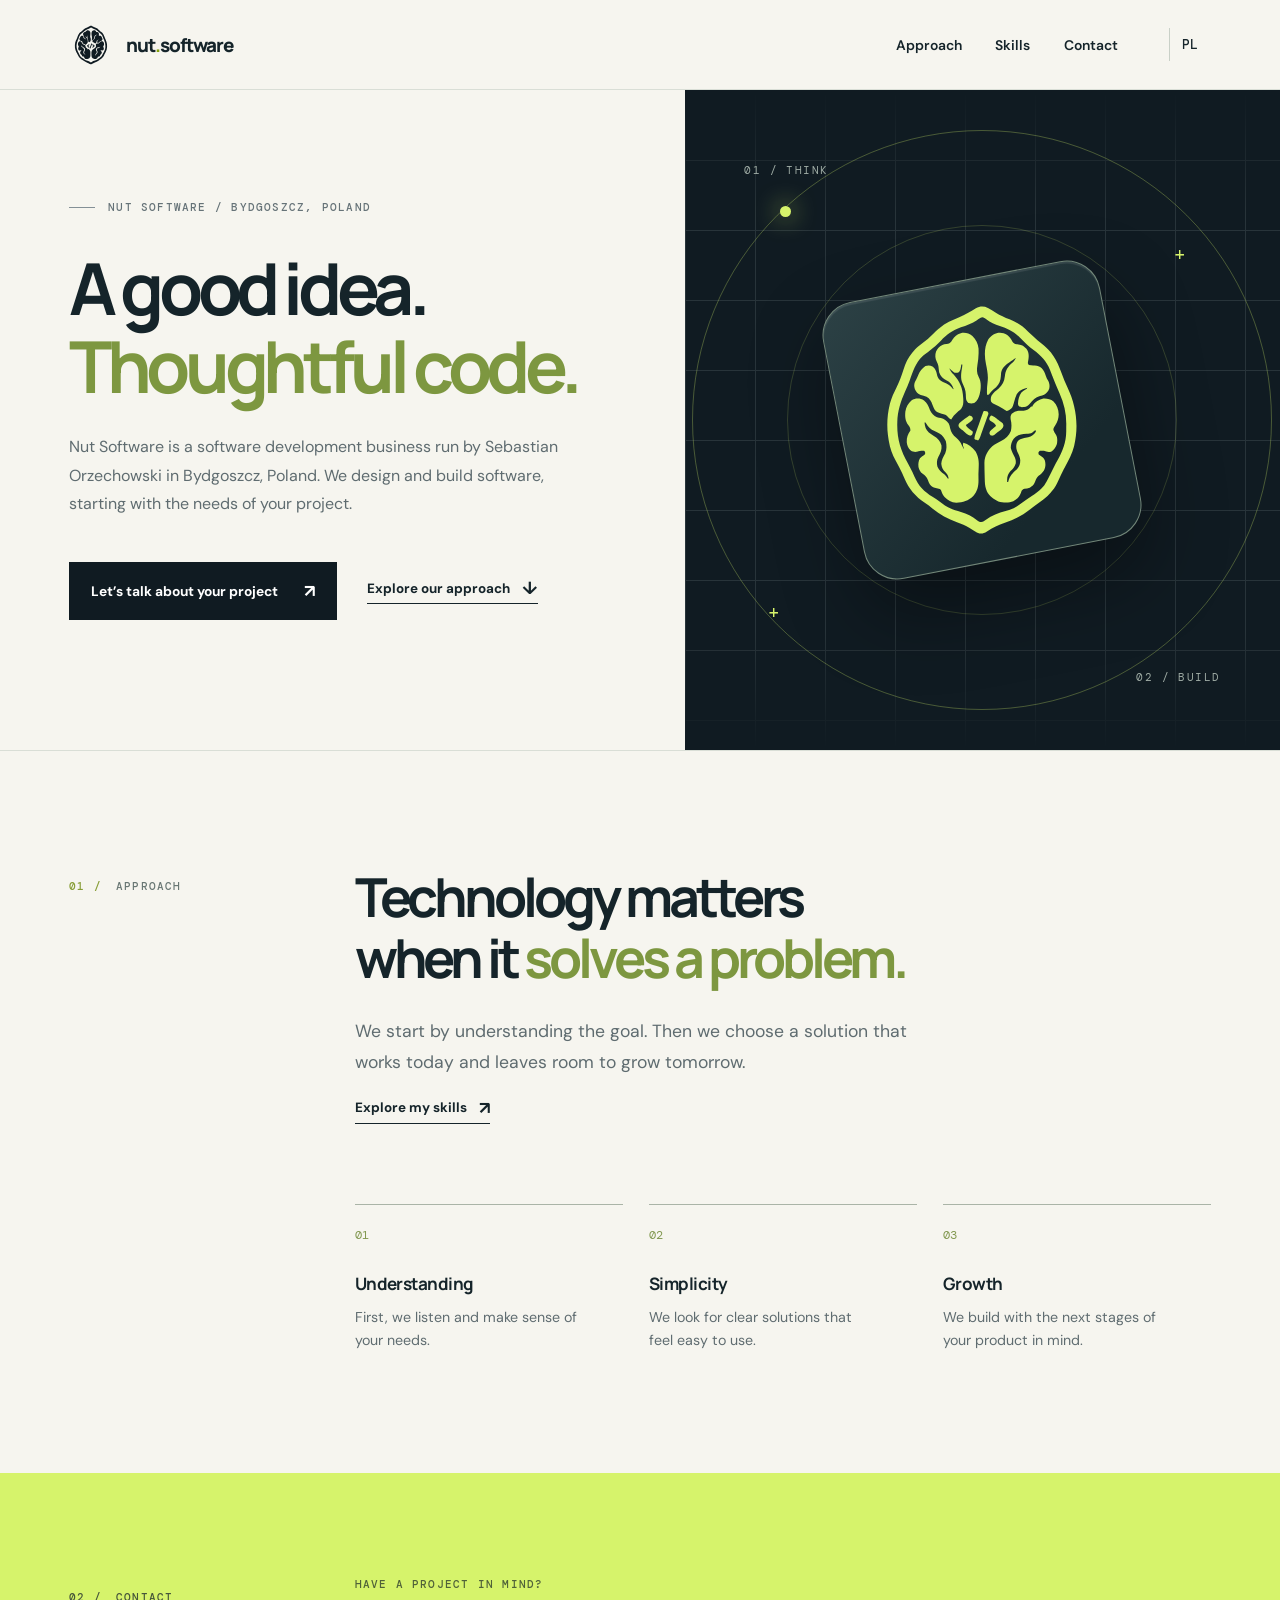
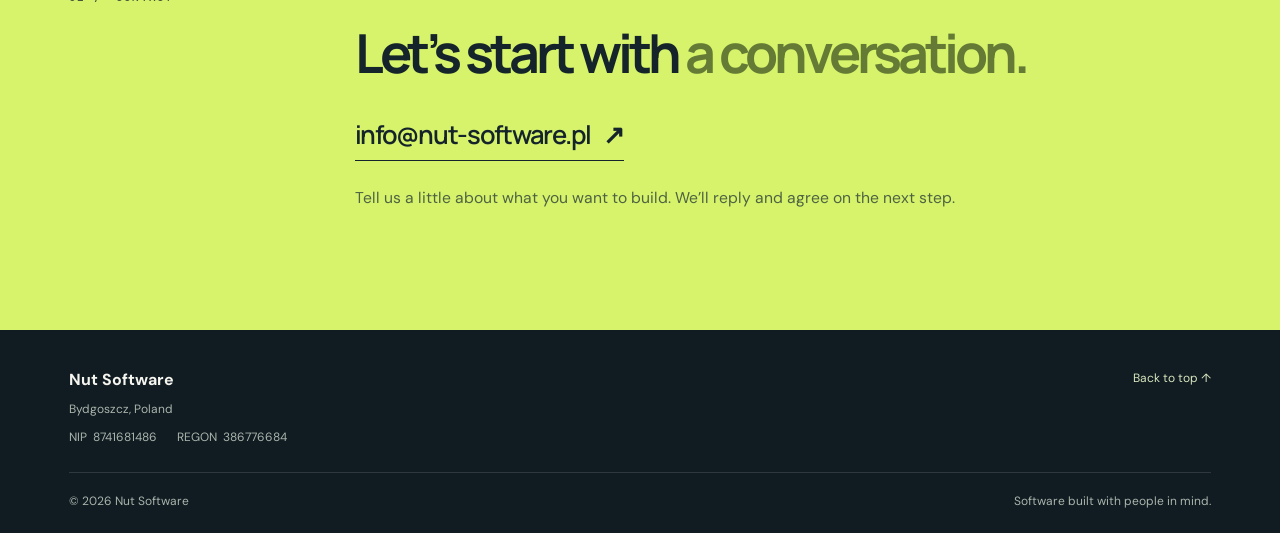
==== commit 543a70f6: "Add bilingual skills profile based on owner CV" ====
--- a/en/index.html
+++ b/en/index.html
@@ -31,20 +31,21 @@
     <link rel="icon" href="/favicon-32.png" type="image/png" sizes="32x32" />
     <link rel="icon" href="/favicon.svg?v=walnut" type="image/svg+xml" sizes="any" />
     <link rel="apple-touch-icon" href="/apple-touch-icon.png" sizes="180x180" />
-    <link rel="stylesheet" href="/styles.css?v=19ebff8686" />
+    <link rel="stylesheet" href="/styles.css?v=d6add50a49" />
     <script src="/site.js?v=be3e9a9c58" defer></script>
   </head>
-  <body>
+  <body id="top">
     <a class="skip-link" href="#main">Skip to content</a>
     <div class="site-shell">
       <header class="site-header">
-        <a class="brand" href="#top" aria-label="Nut Software — home">
+        <a class="brand" href="/en/" aria-label="Nut Software — home">
           <img class="brand-mark" src="/assets/brand/nut-logo.svg" alt="" width="44" height="44" />
           <span>nut<span class="brand-dot">.</span>software</span>
         </a>
         <div class="header-actions">
           <nav aria-label="Main navigation">
-            <a href="#approach">Approach</a>
+            <a href="/en/#approach">Approach</a>
+            <a href="/en/skills/">Skills</a>
             <a href="#contact">Contact</a>
           </nav>
           <a class="language-switch" href="/" hreflang="pl" lang="pl" aria-label="Przełącz na polski">PL</a>
@@ -52,7 +53,7 @@
       </header>
 
       <main id="main">
-        <section class="hero" id="top" aria-labelledby="hero-title">
+        <section class="hero" aria-labelledby="hero-title">
           <div class="hero-copy">
             <p class="eyebrow"><span class="eyebrow-line"></span><span>NUT SOFTWARE / BYDGOSZCZ, POLAND</span></p>
             <h1 id="hero-title">A good idea.<br /><em>Thoughtful code.</em></h1>
@@ -79,6 +80,7 @@
           <div class="intro-content">
             <h2 id="approach-title">Technology matters<br />when it <em>solves a problem.</em></h2>
             <p>We start by understanding the goal. Then we choose a solution that works today and leaves room to grow tomorrow.</p>
+            <a class="text-link" href="/en/skills/">Explore my skills <span aria-hidden="true">↗</span></a>
             <div class="principles">
               <div><span>01</span><h3>Understanding</h3><p>First, we listen and make sense of your needs.</p></div>
               <div><span>02</span><h3>Simplicity</h3><p>We look for clear solutions that feel easy to use.</p></div>
--- a/styles.css
+++ b/styles.css
@@ -104,7 +104,34 @@
 .company-identifiers dd { margin: 0; font-variant-numeric: tabular-nums; }
 .footer-bottom { display: flex; justify-content: space-between; flex-wrap: wrap; gap: 8px 24px; margin-top: 24px; padding-top: 20px; border-top: 1px solid #ffffff20; }
 
+.header-actions nav a[aria-current="page"] { text-decoration: underline; text-underline-offset: 7px; text-decoration-color: #829850; }
+.skills-hero { display: grid; grid-template-columns: minmax(0, 1fr) 280px; gap: clamp(32px, 6vw, 96px); padding: 80px clamp(24px, 5.4vw, 86px); align-items: center; }
+.skills-person { font-size: .95rem; font-weight: 700; line-height: 1.7; }
+.skills-person span { color: var(--muted); font-weight: 400; }
+.skills-hero h1 { font-size: clamp(2.8rem, 4.7vw, 5.5rem); }
+.skills-summary { max-width: 680px; margin-bottom: 0; color: var(--muted); font-size: 1.05rem; line-height: 1.8; }
+.skills-focus { padding: 36px 28px; background: var(--deep); color: var(--paper); border-top: 4px solid var(--lime); }
+.skills-focus img { display: block; margin-bottom: 40px; object-fit: contain; }
+.skills-focus .eyebrow { color: #aab5ac; font-size: .6rem; margin-bottom: 16px; }
+.skills-focus ul { list-style: none; padding: 0; margin: 0; font-family: var(--display); font-weight: 600; font-size: 1.15rem; }
+.skills-focus li { padding: 12px 0; border-top: 1px solid #ffffff20; }
+.skills-catalog { padding: 64px clamp(24px, 5.4vw, 86px); border-top: 1px solid var(--line); }
+.skills-section-heading .eyebrow { margin-bottom: 20px; }
+.skills-section-heading h2 { font-size: clamp(2.2rem, 3.5vw, 3.6rem); margin-bottom: 44px; }
+.skills-grid { display: grid; grid-template-columns: repeat(2, minmax(0, 1fr)); gap: 0 48px; }
+.skill-card { padding: 30px 0 36px; border-top: 1px solid #aab4a7; }
+.skill-number { font-family: var(--mono); color: #607930; font-size: .75rem; }
+.skill-card h3 { margin: 18px 0 14px; font-family: var(--display); letter-spacing: -.04em; font-size: 1.5rem; }
+.skill-card p { color: var(--muted); line-height: 1.75; font-size: .96rem; }
+.skill-tags { display: flex; flex-wrap: wrap; gap: 8px; margin: 20px 0 0; padding: 0; list-style: none; }
+.skill-tags li { padding: 5px 9px; background: #e8ecdf; color: #35452f; font-size: .72rem; line-height: 1.5; }
+.skills-additional { display: grid; grid-template-columns: 2fr 1fr; gap: 48px; padding: 40px clamp(24px, 5.4vw, 86px) 64px; }
+.skills-additional h2, .skills-additional h3 { font-family: var(--display); font-size: 1.2rem; letter-spacing: -.035em; margin-bottom: 14px; }
+.skills-additional p { max-width: 660px; color: var(--muted); line-height: 1.75; margin-bottom: 0; }
+
 @media (max-width: 950px) {
+  .skills-hero { grid-template-columns: 1fr; }
+  .skills-focus { display: none; }
   .hero { grid-template-columns: 1fr; }
   .hero-copy { min-height: 570px; padding-top: 90px; padding-bottom: 90px; }
   .hero-art { min-height: 420px; }
@@ -115,11 +142,19 @@
 }
 
 @media (max-width: 600px) {
-  .site-header { min-height: 74px; }
+  .site-header { min-height: 74px; flex-wrap: wrap; gap: 16px; padding-top: 16px; }
   .brand { font-size: 1.06rem; }
   .brand-mark { width: 38px; height: 38px; }
-  .header-actions { gap: 12px; }
-  .header-actions nav { display: none; }
+  .header-actions { display: contents; }
+  .header-actions nav { display: flex; order: 3; flex-basis: 100%; justify-content: space-between; gap: 12px; padding-bottom: 16px; }
+  .header-actions nav a { font-size: .8rem; }
+  .language-switch { margin-left: auto; }
+  .skills-hero { padding-top: 48px; padding-bottom: 48px; }
+  .skills-person span { display: block; }
+  .skills-hero h1 { font-size: clamp(2.6rem, 10vw, 3.8rem); }
+  .skills-grid, .skills-additional { grid-template-columns: 1fr; }
+  .skills-catalog { padding-top: 48px; padding-bottom: 24px; }
+  .skills-additional { padding-top: 20px; gap: 28px; }
   .hero-copy { min-height: 540px; padding-top: 65px; padding-bottom: 72px; }
   .eyebrow { margin-bottom: 30px; }
   h1 { font-size: clamp(3rem, 11vw, 4.6rem); }
